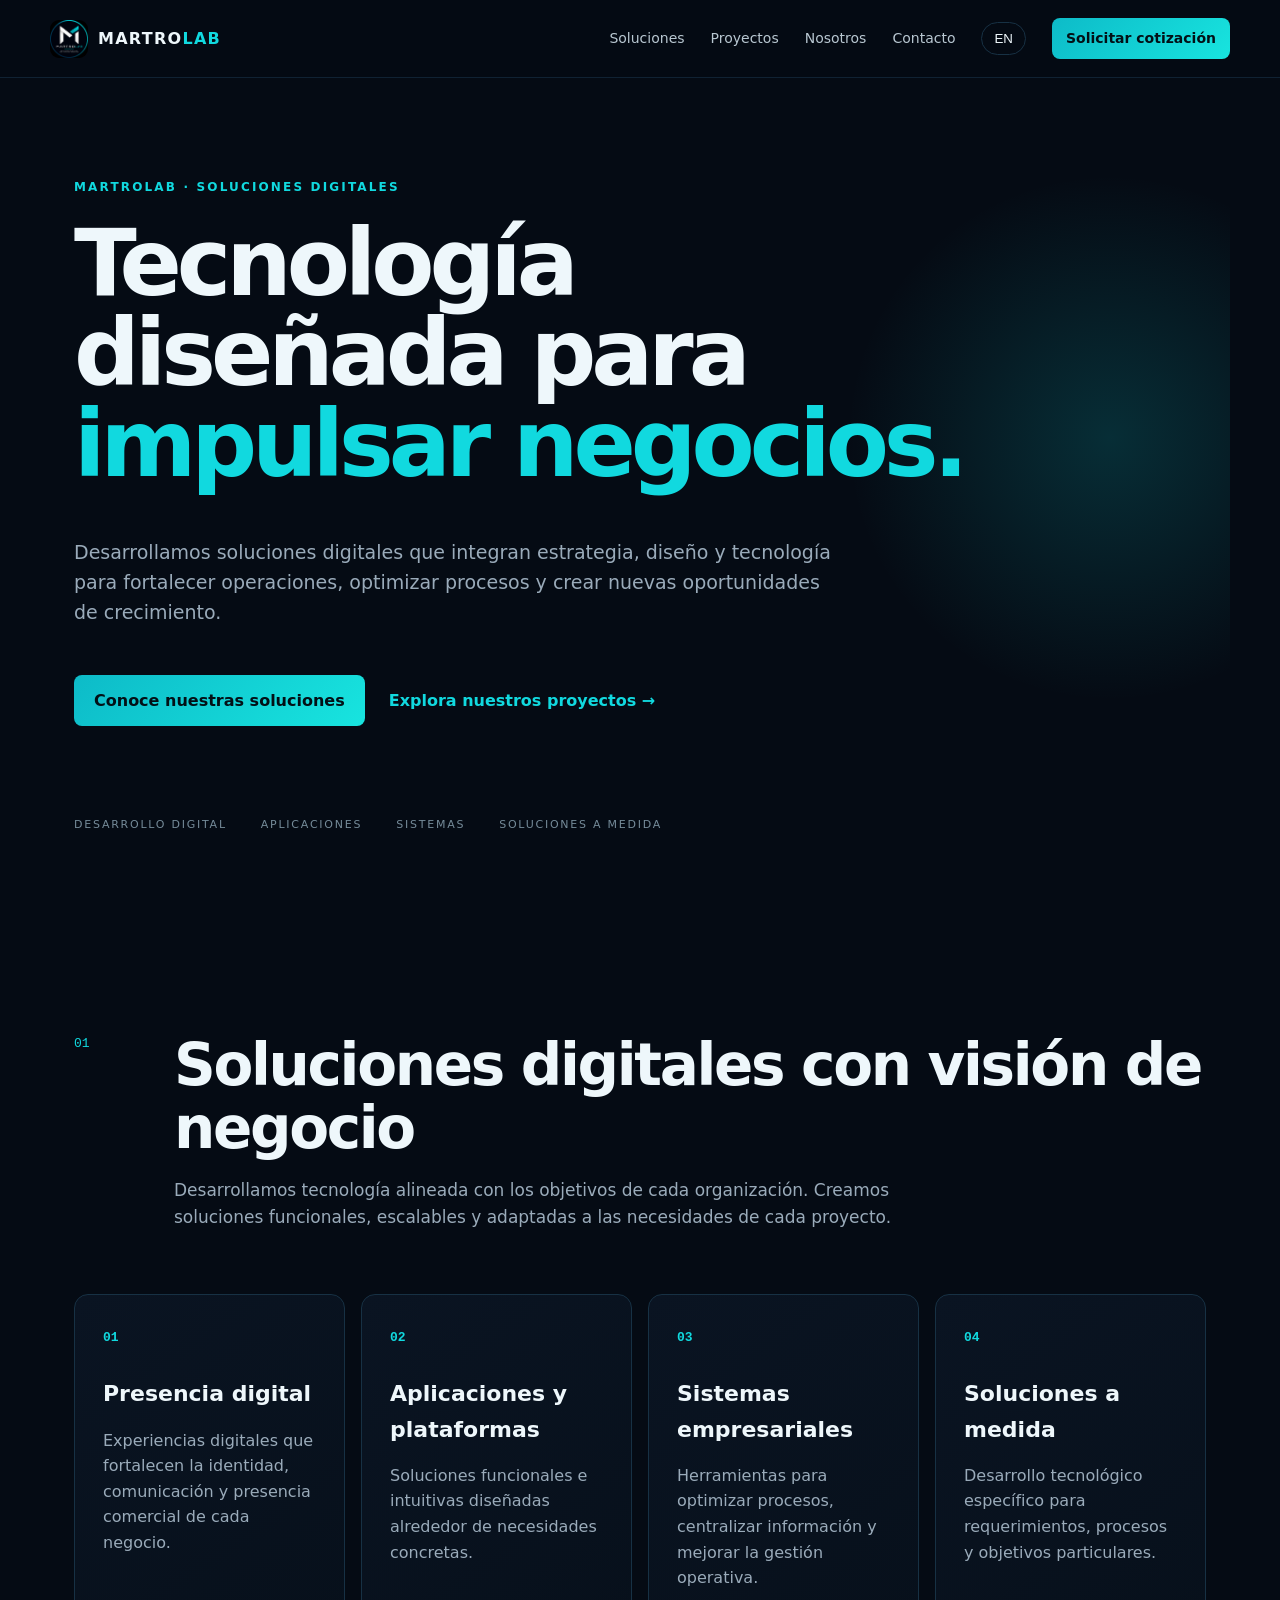
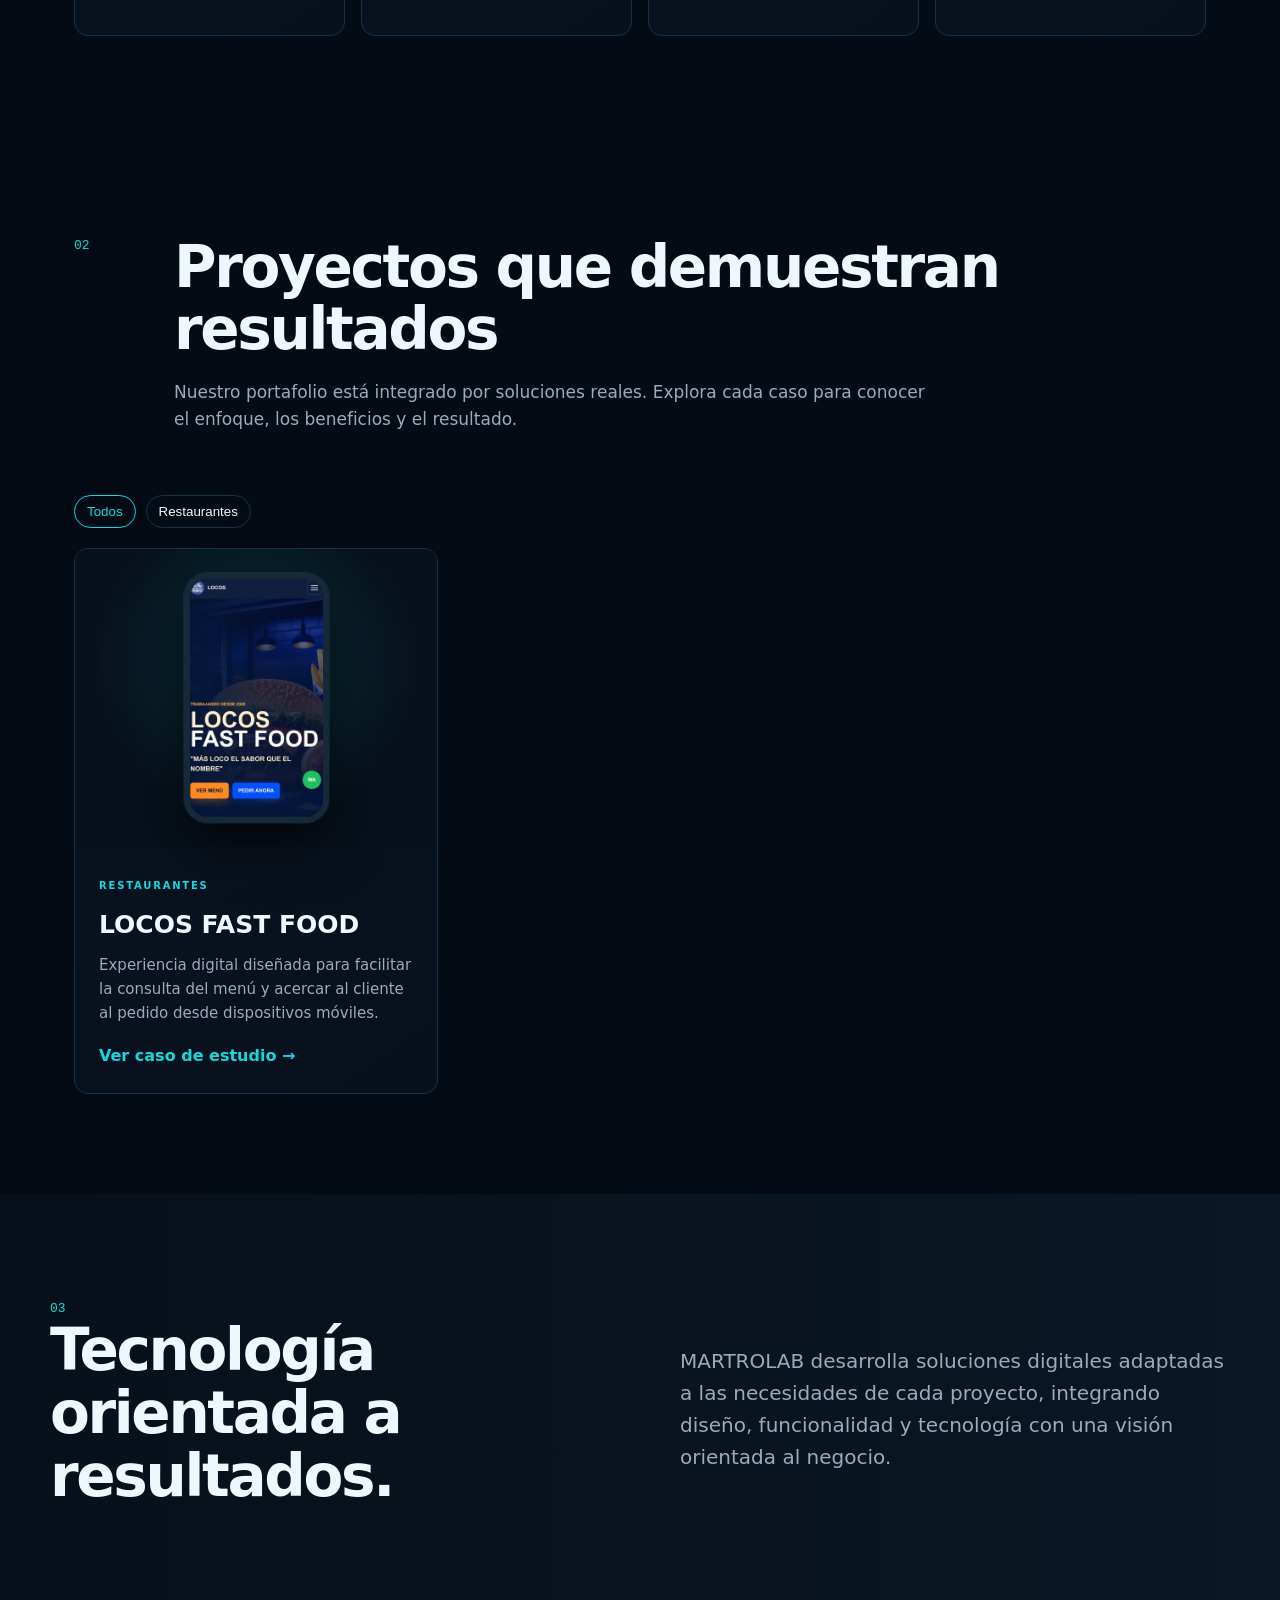
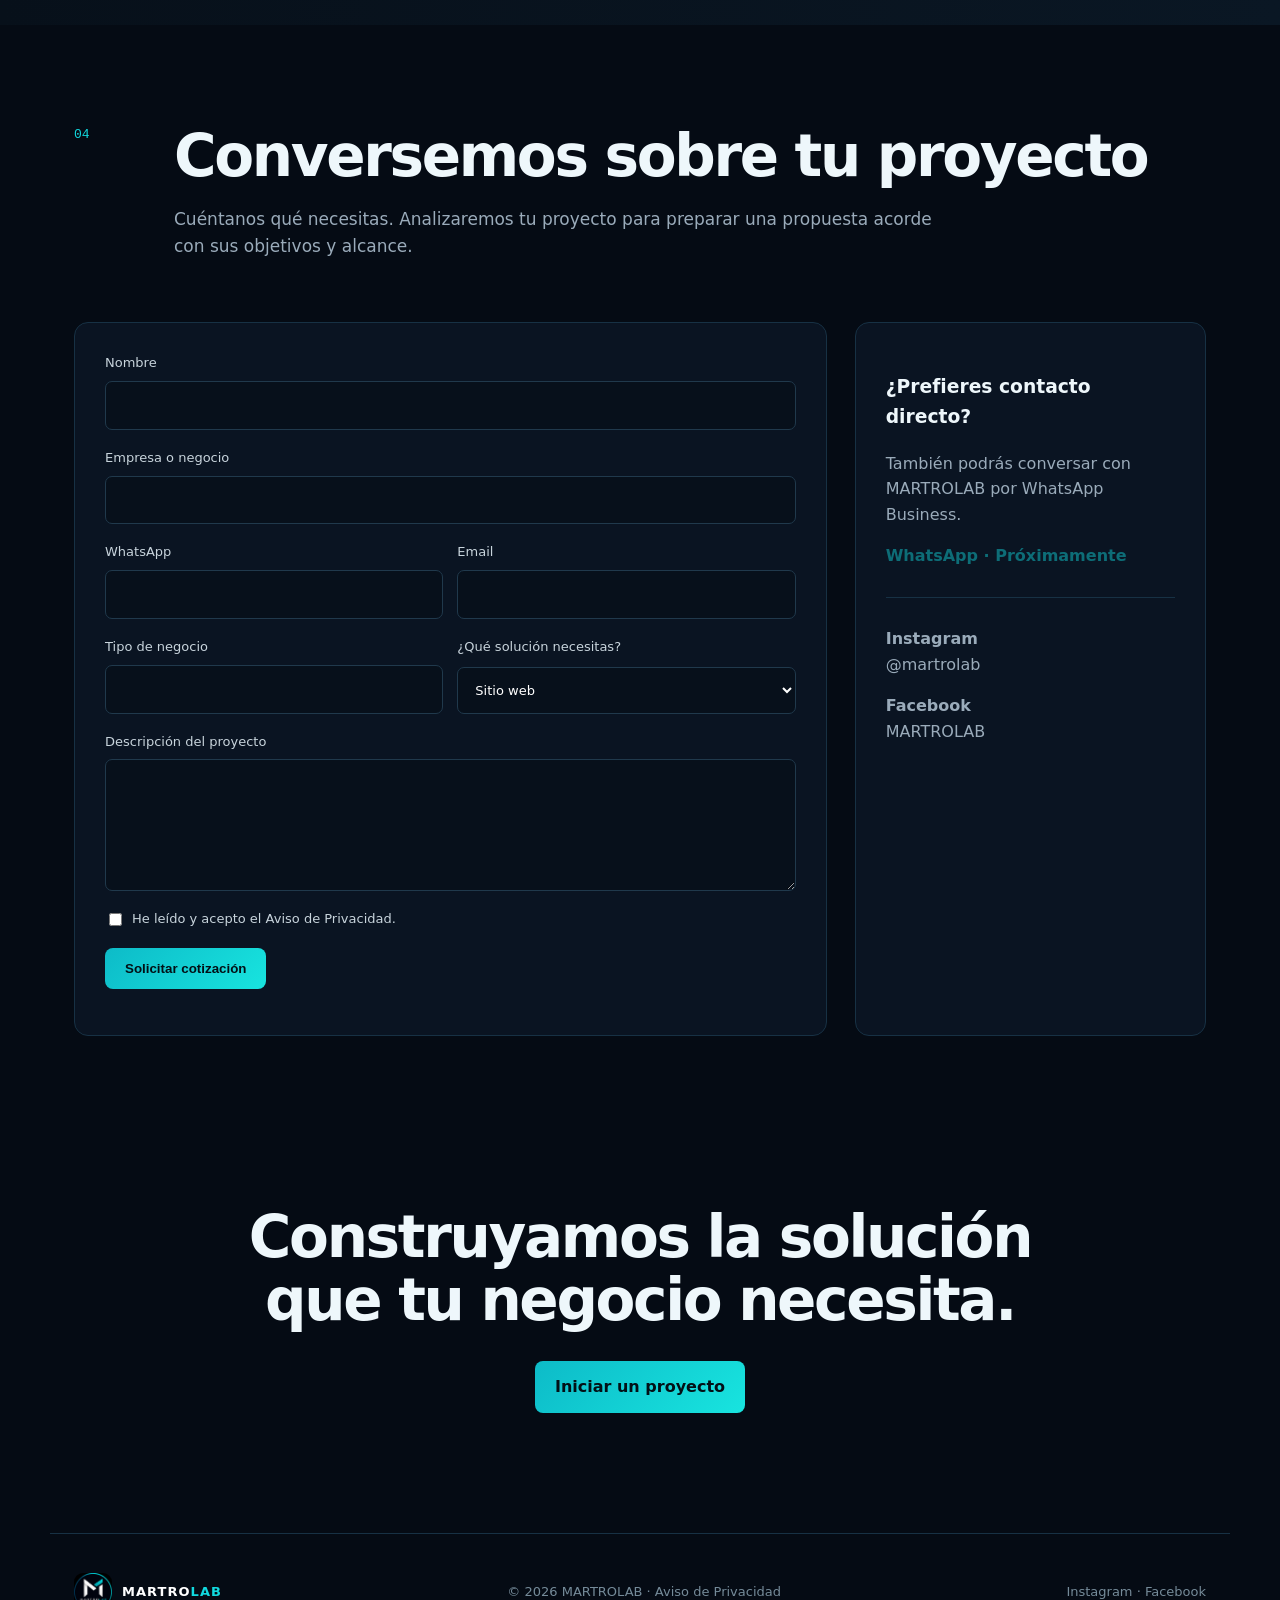
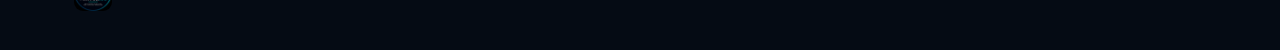
==== index.html @ 707d7e97 "Primera versión de MARTROLAB" ====
<!doctype html><html lang="es"><head><meta charset="utf-8"><meta name="viewport" content="width=device-width,initial-scale=1"><meta name="theme-color" content="#07111f"><meta name="description" content="MARTROLAB desarrolla soluciones digitales con visión de negocio: presencia digital, aplicaciones, sistemas y desarrollo a medida."><meta property="og:title" content="MARTROLAB | Soluciones Digitales"><meta property="og:description" content="Tecnología diseñada para impulsar negocios."><meta property="og:image" content="assets/martrolab-brand.png"><title>MARTROLAB | Soluciones Digitales</title><link rel="icon" href="assets/martrolab-icon.png"><link rel="stylesheet" href="styles.css"></head><body>
<header><a class="brand" href="#inicio"><img src="assets/martrolab-icon.png" alt="MARTROLAB"><span>MARTRO<b>LAB</b></span></a><button class="menu" aria-label="Menú">☰</button><nav><a href="#soluciones" data-i18n="navSolutions">Soluciones</a><a href="#proyectos" data-i18n="navProjects">Proyectos</a><a href="#nosotros" data-i18n="navAbout">Nosotros</a><a href="#contacto" data-i18n="navContact">Contacto</a><button id="lang">EN</button><a class="btn small" href="#cotizar" data-i18n="quote">Solicitar cotización</a></nav></header>
<main><section id="inicio" class="hero"><div class="glow"></div><div class="eyebrow" data-i18n="eyebrow">MARTROLAB · SOLUCIONES DIGITALES</div><h1 data-i18n="heroTitle">Tecnología diseñada para <em>impulsar negocios.</em></h1><p data-i18n="heroText">Desarrollamos soluciones digitales que integran estrategia, diseño y tecnología para fortalecer operaciones, optimizar procesos y crear nuevas oportunidades de crecimiento.</p><div class="actions"><a class="btn" href="#soluciones" data-i18n="discover">Conoce nuestras soluciones</a><a class="ghost" href="#proyectos" data-i18n="explore">Explora nuestros proyectos →</a></div><div class="capabilities"><span data-i18n="cap1">DESARROLLO DIGITAL</span><span data-i18n="cap2">APLICACIONES</span><span data-i18n="cap3">SISTEMAS</span><span data-i18n="cap4">SOLUCIONES A MEDIDA</span></div></section>
<section id="soluciones"><div class="section-head"><span>01</span><div><h2 data-i18n="solutionsTitle">Soluciones digitales con visión de negocio</h2><p data-i18n="solutionsIntro">Desarrollamos tecnología alineada con los objetivos de cada organización. Creamos soluciones funcionales, escalables y adaptadas a las necesidades de cada proyecto.</p></div></div><div class="grid four"><article><b>01</b><h3 data-i18n="s1">Presencia digital</h3><p data-i18n="s1p">Experiencias digitales que fortalecen la identidad, comunicación y presencia comercial de cada negocio.</p></article><article><b>02</b><h3 data-i18n="s2">Aplicaciones y plataformas</h3><p data-i18n="s2p">Soluciones funcionales e intuitivas diseñadas alrededor de necesidades concretas.</p></article><article><b>03</b><h3 data-i18n="s3">Sistemas empresariales</h3><p data-i18n="s3p">Herramientas para optimizar procesos, centralizar información y mejorar la gestión operativa.</p></article><article><b>04</b><h3 data-i18n="s4">Soluciones a medida</h3><p data-i18n="s4p">Desarrollo tecnológico específico para requerimientos, procesos y objetivos particulares.</p></article></div></section>
<section id="proyectos"><div class="section-head"><span>02</span><div><h2 data-i18n="projectsTitle">Proyectos que demuestran resultados</h2><p data-i18n="projectsIntro">Nuestro portafolio está integrado por soluciones reales. Explora cada caso para conocer el enfoque, los beneficios y el resultado.</p></div></div><div class="filters"><button class="active" data-i18n="filterAll">Todos</button><button data-i18n="filterRestaurants">Restaurantes</button></div><div class="project-grid"><article class="project-card"><a class="project-thumb" href="case-locos.html" aria-label="LOCOS FAST FOOD"><div class="phone mini project-screenshot"><img src="assets/locos-fast-food-preview.jpg" alt="Vista móvil del sitio web de LOCOS FAST FOOD"></div></a><div class="project-card-copy"><span class="tag" data-i18n="locosTag">RESTAURANTES</span><h3>LOCOS FAST FOOD</h3><p data-i18n="locosShort">Experiencia digital diseñada para facilitar la consulta del menú y acercar al cliente al pedido desde dispositivos móviles.</p><a class="ghost" href="case-locos.html" data-i18n="caseArrow">Ver caso de estudio →</a></div></article></div></section>
<section id="nosotros" class="about"><div><span>03</span><h2 data-i18n="aboutTitle">Tecnología orientada a resultados.</h2></div><p data-i18n="aboutText">MARTROLAB desarrolla soluciones digitales adaptadas a las necesidades de cada proyecto, integrando diseño, funcionalidad y tecnología con una visión orientada al negocio.</p></section>
<section id="cotizar"><div class="section-head"><span>04</span><div><h2 data-i18n="quoteTitle">Conversemos sobre tu proyecto</h2><p data-i18n="quoteIntro">Cuéntanos qué necesitas. Analizaremos tu proyecto para preparar una propuesta acorde con sus objetivos y alcance.</p></div></div><div class="contact-grid"><form id="quoteForm"><label><span data-i18n="name">Nombre</span><input name="name" required></label><label><span data-i18n="business">Empresa o negocio</span><input name="business"></label><div class="two"><label>WhatsApp<input name="whatsapp" required></label><label>Email<input type="email" name="email" required></label></div><div class="two"><label><span data-i18n="sector">Tipo de negocio</span><input name="sector"></label><label><span data-i18n="need">¿Qué solución necesitas?</span><select name="solution"><option data-i18n="optWeb">Sitio web</option><option data-i18n="optApp">Aplicación</option><option data-i18n="optSystem">Sistema para mi negocio</option><option data-i18n="optCustom">Solución personalizada</option><option data-i18n="optUnsure">No estoy seguro</option></select></label></div><label><span data-i18n="description">Descripción del proyecto</span><textarea name="description" rows="5" required></textarea></label><label class="check"><input type="checkbox" required><span data-i18n="privacy">He leído y acepto el Aviso de Privacidad.</span></label><button class="btn" type="submit" data-i18n="send">Solicitar cotización</button><p id="formMsg" class="form-msg"></p></form><aside><h3 data-i18n="direct">¿Prefieres contacto directo?</h3><p data-i18n="directText">También podrás conversar con MARTROLAB por WhatsApp Business.</p><a class="ghost disabled" href="#"><span data-i18n="whatsappSoon">WhatsApp · Próximamente</span></a><hr><p><b>Instagram</b><br>@martrolab</p><p><b>Facebook</b><br>MARTROLAB</p></aside></div></section>
<section id="contacto" class="cta"><h2 data-i18n="cta">Construyamos la solución que tu negocio necesita.</h2><a class="btn" href="#cotizar" data-i18n="start">Iniciar un proyecto</a></section></main>
<footer><div class="brand"><img src="assets/martrolab-icon.png" alt=""><span>MARTRO<b>LAB</b></span></div><p>© 2026 MARTROLAB · <a href="privacy.html" data-i18n="privacyLink">Aviso de Privacidad</a></p><p>Instagram · Facebook</p></footer><script src="script.js"></script></body></html>
---- styles.css ----
:root{--bg:#050b14;--panel:#0a1422;--panel2:#0d1928;--text:#eef7fb;--muted:#9aabba;--cyan:#11d9df;--line:#173144;--max:1180px}*{box-sizing:border-box}html{scroll-behavior:smooth}body{margin:0;background:var(--bg);color:var(--text);font-family:Inter,ui-sans-serif,system-ui,-apple-system,BlinkMacSystemFont,"Segoe UI",sans-serif;line-height:1.6}a{color:inherit;text-decoration:none}header{height:78px;position:sticky;top:0;z-index:20;display:flex;align-items:center;justify-content:space-between;padding:0 max(24px,calc((100vw - var(--max))/2));background:rgba(5,11,20,.88);backdrop-filter:blur(18px);border-bottom:1px solid #102233}.brand{display:flex;align-items:center;gap:10px;font-weight:800;letter-spacing:.08em}.brand img{width:38px;height:38px;border-radius:9px;object-fit:cover}.brand b{color:var(--cyan)}nav{display:flex;gap:26px;align-items:center;font-size:14px}nav>a:not(.btn){color:#b8c7d1}#lang,.filters button{background:none;border:1px solid var(--line);color:var(--text);padding:8px 12px;border-radius:999px}.menu{display:none;background:none;border:0;color:white;font-size:24px}.btn{display:inline-flex;align-items:center;justify-content:center;background:linear-gradient(135deg,#0dbbc8,#18e4df);color:#031016;font-weight:800;padding:13px 20px;border-radius:8px;border:0;cursor:pointer}.small{padding:9px 14px}.ghost{color:var(--cyan);font-weight:700}.disabled{opacity:.45;pointer-events:none}main>section{max-width:var(--max);margin:auto;padding:100px 24px}.hero{min-height:760px;display:flex;flex-direction:column;justify-content:center;position:relative;overflow:hidden}.glow{position:absolute;width:600px;height:600px;right:-180px;top:60px;background:radial-gradient(circle,rgba(17,217,223,.17),transparent 62%);pointer-events:none}.eyebrow,.tag{font-size:12px;letter-spacing:.18em;color:var(--cyan);font-weight:800}.hero h1{font-size:clamp(50px,7.2vw,92px);line-height:.98;letter-spacing:-.055em;max-width:900px;margin:22px 0 28px}.hero h1 em{font-style:normal;color:var(--cyan)}.hero>p{max-width:760px;font-size:19px;color:var(--muted)}.actions{display:flex;gap:24px;align-items:center;margin-top:28px}.capabilities{display:flex;gap:34px;flex-wrap:wrap;margin-top:90px;color:#758b99;font-size:11px;letter-spacing:.16em}.section-head{display:grid;grid-template-columns:80px 1fr;gap:20px;margin-bottom:45px}.section-head>span,.about>div>span{color:var(--cyan);font-family:monospace}.section-head h2,.about h2,.cta h2{font-size:clamp(34px,5vw,58px);line-height:1.08;letter-spacing:-.04em;margin:0 0 18px}.section-head p{max-width:760px;color:var(--muted);font-size:17px}.grid{display:grid;gap:16px}.four{grid-template-columns:repeat(4,1fr)}article{background:linear-gradient(145deg,var(--panel),#07101b);border:1px solid var(--line);border-radius:14px;padding:28px}article>b{color:var(--cyan);font-family:monospace}article h3{font-size:22px;margin:28px 0 10px}article p{color:var(--muted)}.filters{display:flex;gap:10px;margin-bottom:20px}.filters .active{border-color:var(--cyan);color:var(--cyan)}.project{display:grid;grid-template-columns:.9fr 1.1fr;padding:0;overflow:hidden}.project-visual{min-height:480px;background:radial-gradient(circle at 50% 40%,#0b5360,#07101b 58%);display:grid;place-items:center}.phone{width:220px;height:410px;border:8px solid #172838;border-radius:34px;background:linear-gradient(#15100b,#27190d);box-shadow:0 25px 70px #0008;display:flex;flex-direction:column;align-items:center;justify-content:center;color:#ffd166}.phone div{font-size:42px;font-weight:900}.phone strong{font-size:20px;color:white}.phone small{margin-top:70px;color:#d8b47b}.project-copy{padding:54px}.project-copy h3{font-size:40px;margin:12px 0}.benefits{display:grid;gap:10px;margin:25px 0}.benefits span{color:var(--cyan)}.benefits i{font-style:normal;color:#c7d4dc}.about{display:grid;grid-template-columns:1fr 1fr;gap:80px;background:linear-gradient(90deg,#07101a,#0a1724);max-width:none!important;padding-left:max(24px,calc((100vw - var(--max))/2))!important;padding-right:max(24px,calc((100vw - var(--max))/2))!important}.about p{font-size:20px;color:var(--muted);align-self:center}.contact-grid{display:grid;grid-template-columns:1.5fr .7fr;gap:28px}form,aside{background:var(--panel);border:1px solid var(--line);border-radius:14px;padding:30px}label{display:grid;gap:7px;margin-bottom:18px;color:#c8d4dc;font-size:13px}.two{display:grid;grid-template-columns:1fr 1fr;gap:14px}input,select,textarea{width:100%;background:#07101b;border:1px solid #20394c;color:white;padding:13px;border-radius:7px;font:inherit}textarea{resize:vertical}.check{display:flex;grid-template-columns:auto 1fr;align-items:center}.check input{width:auto}.form-msg{color:var(--cyan)}aside p{color:var(--muted)}aside hr{border:0;border-top:1px solid var(--line);margin:28px 0}.cta{text-align:center;padding-top:70px!important;padding-bottom:120px!important}.cta h2{max-width:800px;margin:0 auto 30px}footer{max-width:var(--max);margin:auto;padding:35px 24px;border-top:1px solid var(--line);display:flex;align-items:center;justify-content:space-between;color:#758b99;font-size:13px}footer .brand{color:white}@media(max-width:850px){header{height:68px}.menu{display:block}nav{display:none;position:absolute;top:68px;left:0;right:0;background:#07101b;padding:25px;flex-direction:column;align-items:stretch;border-bottom:1px solid var(--line)}nav.open{display:flex}.four{grid-template-columns:1fr 1fr}.project,.about,.contact-grid{grid-template-columns:1fr}.about{gap:20px}.project-copy{padding:30px}.section-head{grid-template-columns:1fr}.section-head>span{margin-bottom:-10px}.hero{min-height:690px}.capabilities{margin-top:65px}}@media(max-width:560px){main>section{padding:75px 18px}.hero h1{font-size:50px}.hero>p{font-size:16px}.actions{align-items:flex-start;flex-direction:column}.four,.two{grid-template-columns:1fr}.project-visual{min-height:400px}.phone{transform:scale(.86)}footer{flex-direction:column;gap:15px;text-align:center}}

/* Compact portfolio cards */
.project-grid{display:grid;grid-template-columns:repeat(3,minmax(0,1fr));gap:20px}.project-card{padding:0;overflow:hidden;transition:transform .2s ease,border-color .2s ease}.project-card:hover{transform:translateY(-4px);border-color:#24536a}.project-thumb{min-height:285px;background:radial-gradient(circle at 50% 40%,#0b5360,#07101b 62%);display:grid;place-items:center;padding:24px}.phone.mini{width:145px;height:250px;border-width:6px;border-radius:24px}.phone.mini div{font-size:27px}.phone.mini strong{font-size:13px}.phone.mini small{margin-top:38px;font-size:10px}.project-card-copy{padding:24px}.project-card-copy h3{font-size:25px;margin:8px 0 8px}.project-card-copy p{margin:0 0 18px;font-size:15px}.project-card-copy .tag{font-size:10px}@media(max-width:850px){.project-grid{grid-template-columns:repeat(2,minmax(0,1fr))}}@media(max-width:560px){.project-grid{grid-template-columns:1fr}.project-thumb{min-height:240px}}

/* MARTROLAB v1.2 — real project preview */
.project-thumb{background:radial-gradient(circle at 50% 38%,rgba(17,217,223,.16),#07101b 64%)}
.phone.project-screenshot{background:#050b14;overflow:hidden;box-shadow:0 22px 55px #0009,0 0 0 1px rgba(17,217,223,.12)}
.phone.project-screenshot img{width:100%;height:100%;display:block;object-fit:cover;object-position:top center}
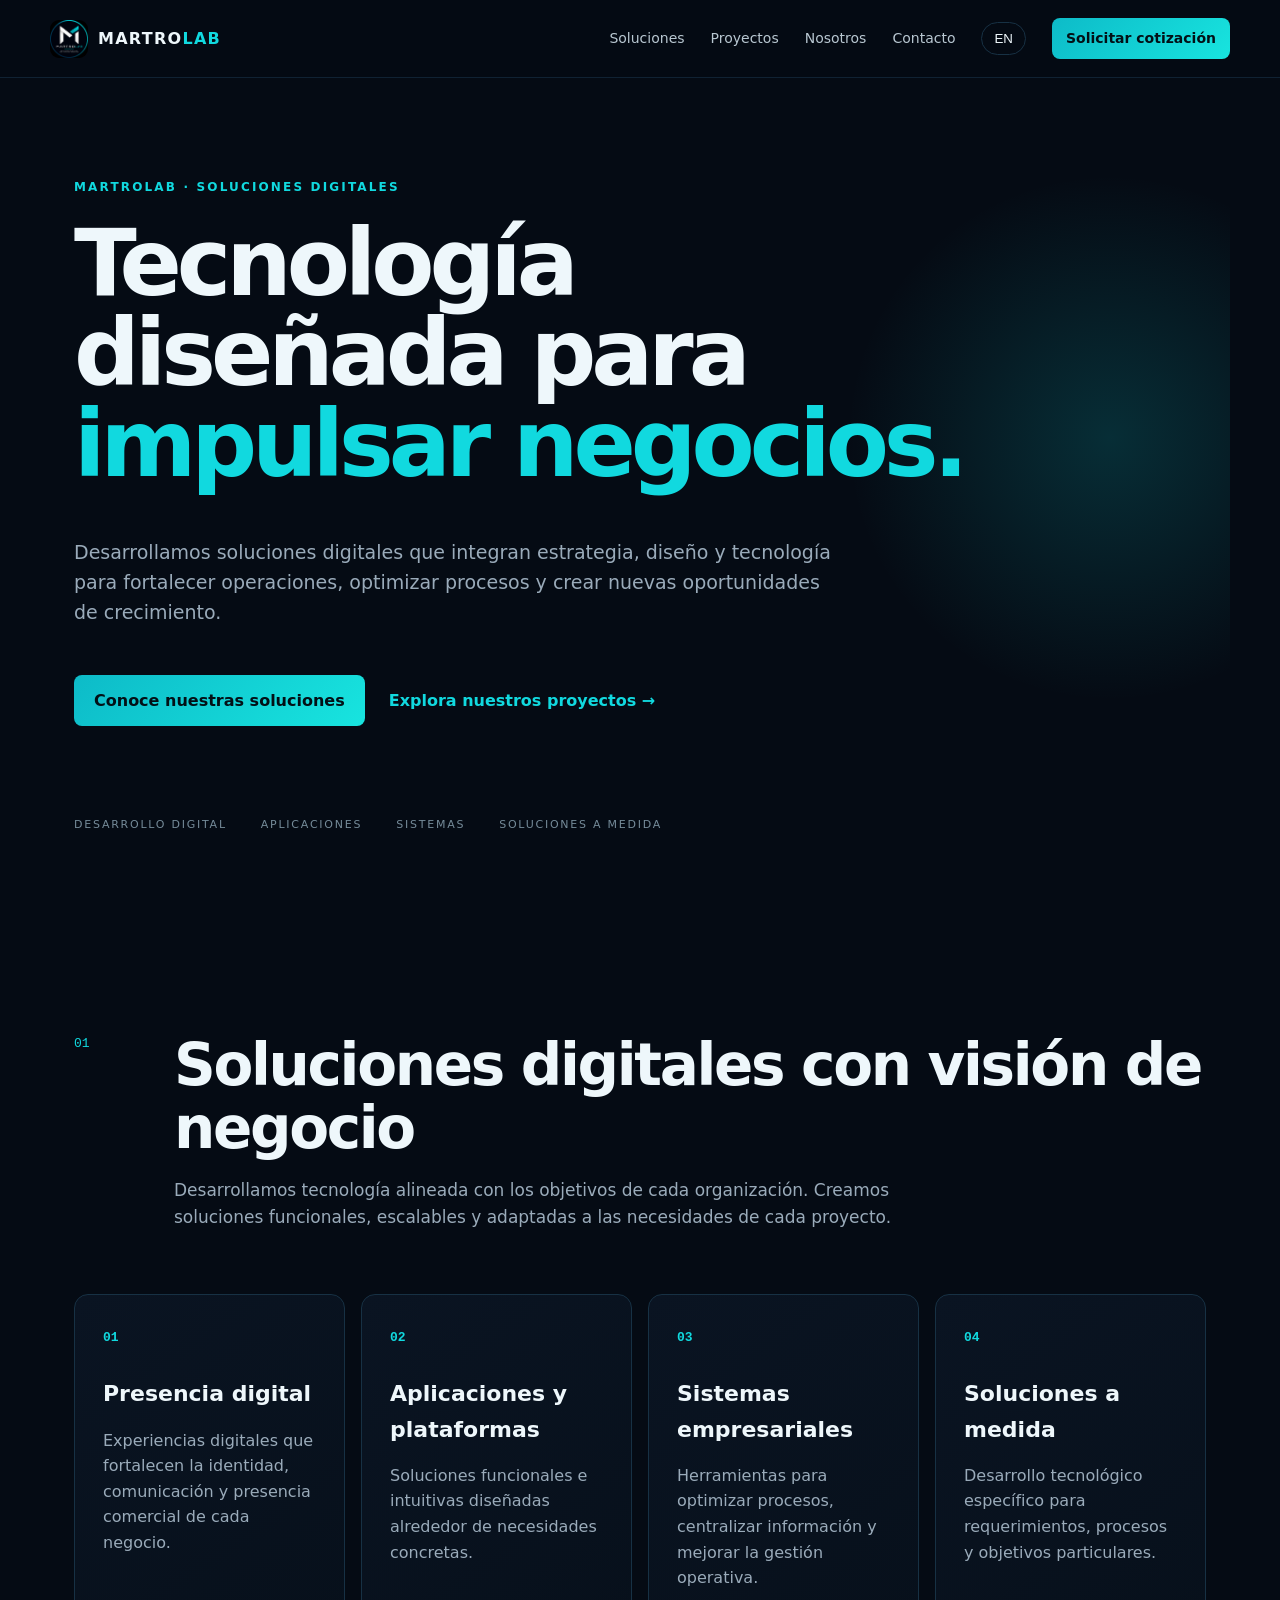
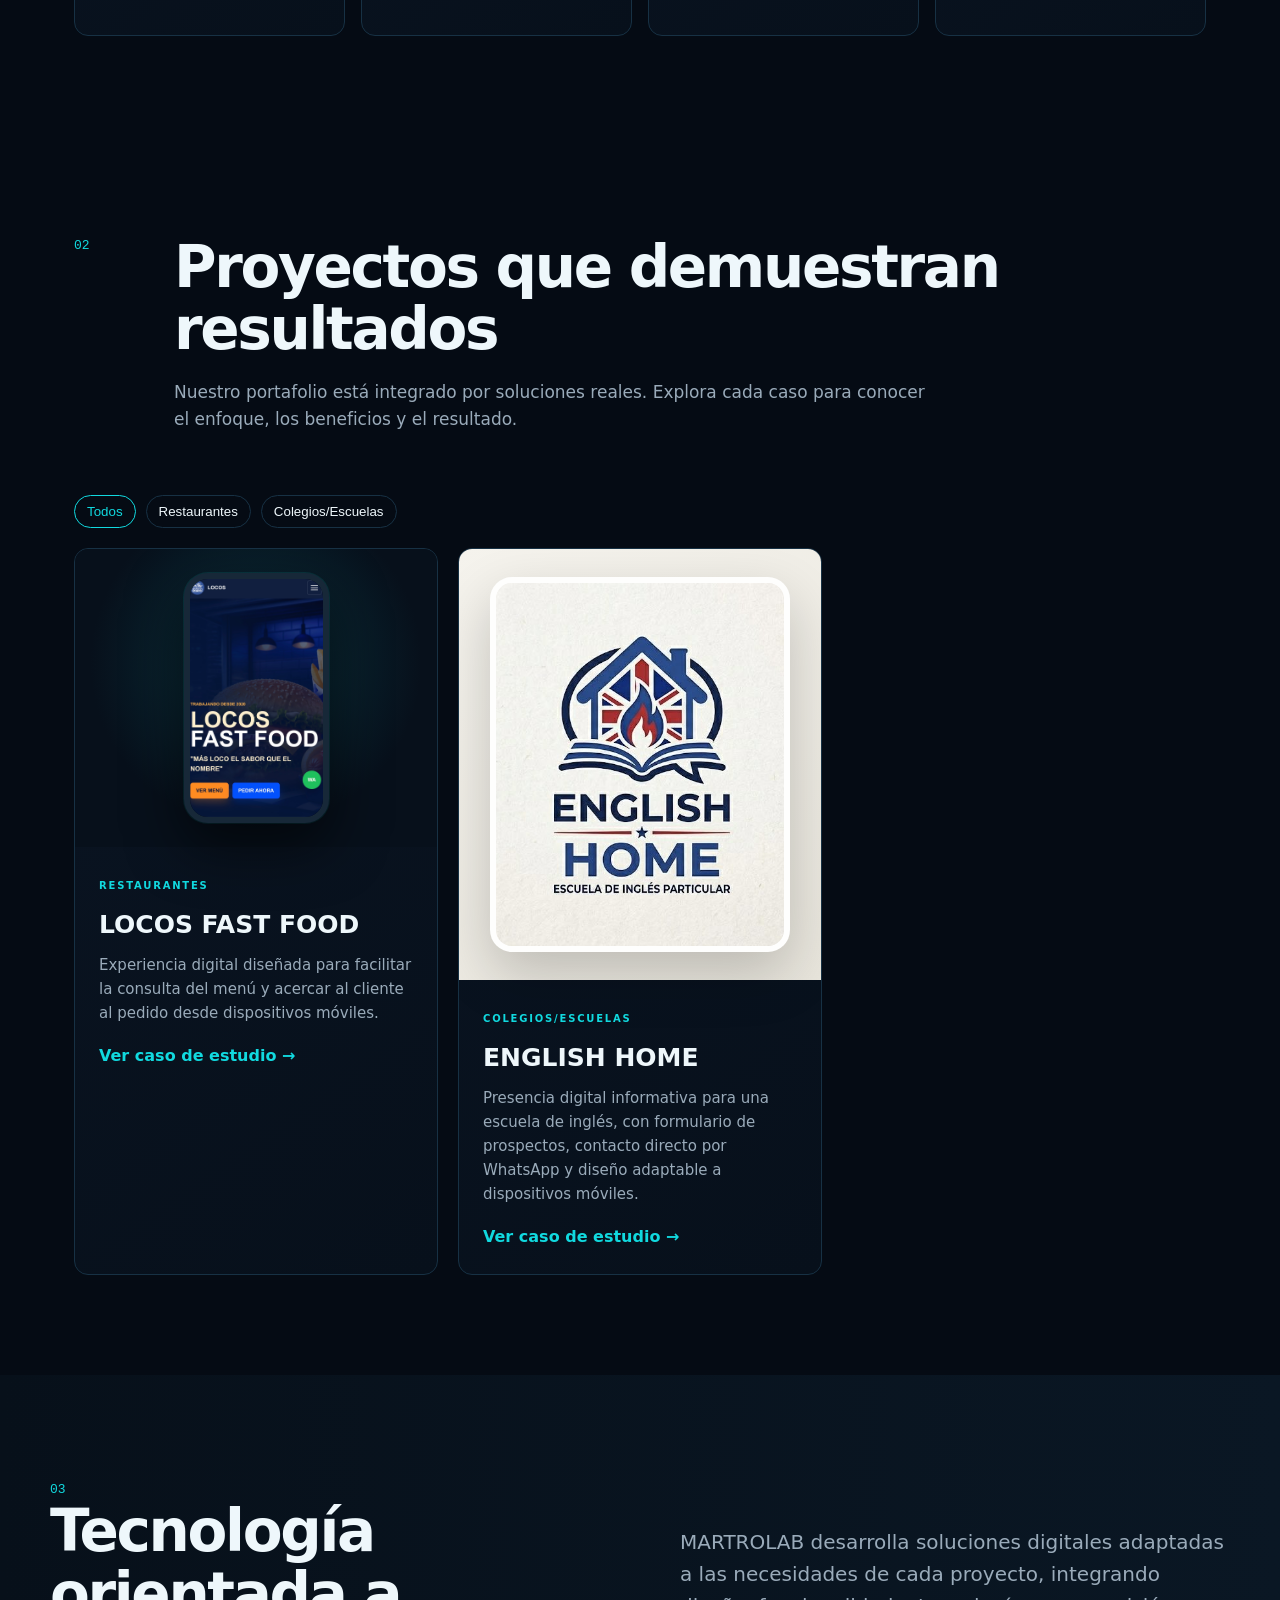
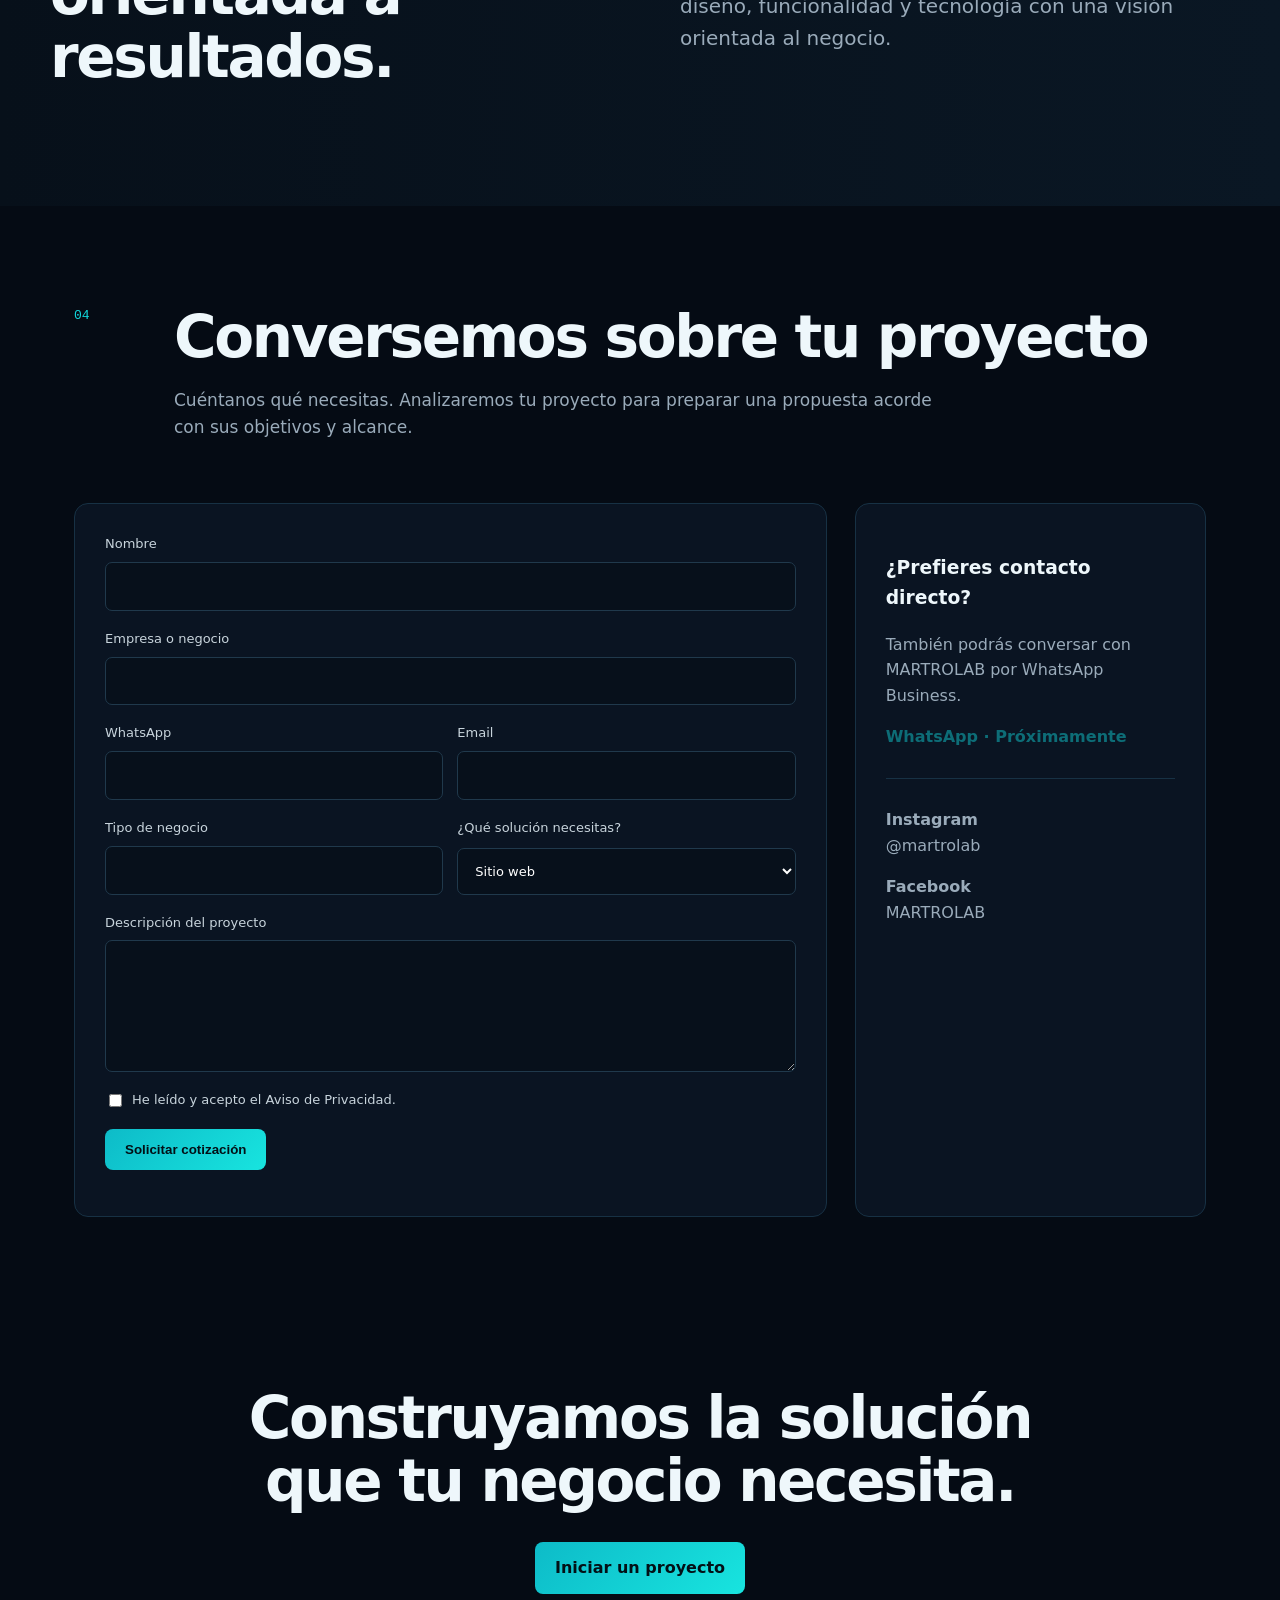
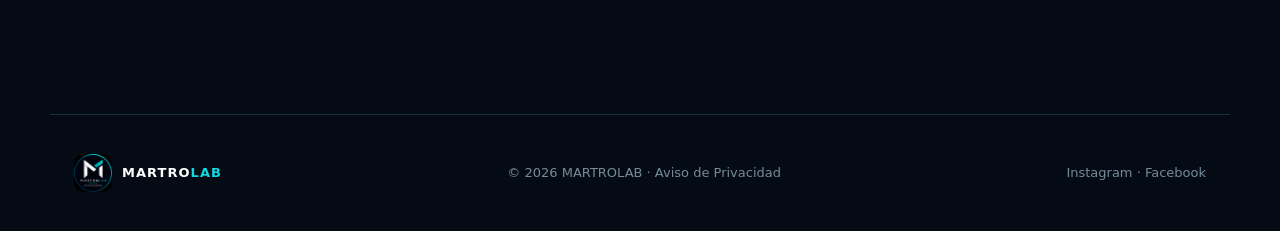
==== commit bf13d8ed: "Agregado de Home English a MartroLab" ====
--- a/index.html
+++ b/index.html
@@ -2,7 +2,23 @@
 <header><a class="brand" href="#inicio"><img src="assets/martrolab-icon.png" alt="MARTROLAB"><span>MARTRO<b>LAB</b></span></a><button class="menu" aria-label="Menú">☰</button><nav><a href="#soluciones" data-i18n="navSolutions">Soluciones</a><a href="#proyectos" data-i18n="navProjects">Proyectos</a><a href="#nosotros" data-i18n="navAbout">Nosotros</a><a href="#contacto" data-i18n="navContact">Contacto</a><button id="lang">EN</button><a class="btn small" href="#cotizar" data-i18n="quote">Solicitar cotización</a></nav></header>
 <main><section id="inicio" class="hero"><div class="glow"></div><div class="eyebrow" data-i18n="eyebrow">MARTROLAB · SOLUCIONES DIGITALES</div><h1 data-i18n="heroTitle">Tecnología diseñada para <em>impulsar negocios.</em></h1><p data-i18n="heroText">Desarrollamos soluciones digitales que integran estrategia, diseño y tecnología para fortalecer operaciones, optimizar procesos y crear nuevas oportunidades de crecimiento.</p><div class="actions"><a class="btn" href="#soluciones" data-i18n="discover">Conoce nuestras soluciones</a><a class="ghost" href="#proyectos" data-i18n="explore">Explora nuestros proyectos →</a></div><div class="capabilities"><span data-i18n="cap1">DESARROLLO DIGITAL</span><span data-i18n="cap2">APLICACIONES</span><span data-i18n="cap3">SISTEMAS</span><span data-i18n="cap4">SOLUCIONES A MEDIDA</span></div></section>
 <section id="soluciones"><div class="section-head"><span>01</span><div><h2 data-i18n="solutionsTitle">Soluciones digitales con visión de negocio</h2><p data-i18n="solutionsIntro">Desarrollamos tecnología alineada con los objetivos de cada organización. Creamos soluciones funcionales, escalables y adaptadas a las necesidades de cada proyecto.</p></div></div><div class="grid four"><article><b>01</b><h3 data-i18n="s1">Presencia digital</h3><p data-i18n="s1p">Experiencias digitales que fortalecen la identidad, comunicación y presencia comercial de cada negocio.</p></article><article><b>02</b><h3 data-i18n="s2">Aplicaciones y plataformas</h3><p data-i18n="s2p">Soluciones funcionales e intuitivas diseñadas alrededor de necesidades concretas.</p></article><article><b>03</b><h3 data-i18n="s3">Sistemas empresariales</h3><p data-i18n="s3p">Herramientas para optimizar procesos, centralizar información y mejorar la gestión operativa.</p></article><article><b>04</b><h3 data-i18n="s4">Soluciones a medida</h3><p data-i18n="s4p">Desarrollo tecnológico específico para requerimientos, procesos y objetivos particulares.</p></article></div></section>
-<section id="proyectos"><div class="section-head"><span>02</span><div><h2 data-i18n="projectsTitle">Proyectos que demuestran resultados</h2><p data-i18n="projectsIntro">Nuestro portafolio está integrado por soluciones reales. Explora cada caso para conocer el enfoque, los beneficios y el resultado.</p></div></div><div class="filters"><button class="active" data-i18n="filterAll">Todos</button><button data-i18n="filterRestaurants">Restaurantes</button></div><div class="project-grid"><article class="project-card"><a class="project-thumb" href="case-locos.html" aria-label="LOCOS FAST FOOD"><div class="phone mini project-screenshot"><img src="assets/locos-fast-food-preview.jpg" alt="Vista móvil del sitio web de LOCOS FAST FOOD"></div></a><div class="project-card-copy"><span class="tag" data-i18n="locosTag">RESTAURANTES</span><h3>LOCOS FAST FOOD</h3><p data-i18n="locosShort">Experiencia digital diseñada para facilitar la consulta del menú y acercar al cliente al pedido desde dispositivos móviles.</p><a class="ghost" href="case-locos.html" data-i18n="caseArrow">Ver caso de estudio →</a></div></article></div></section>
+<section id="proyectos"><div class="section-head"><span>02</span><div><h2 data-i18n="projectsTitle">Proyectos que demuestran resultados</h2><p data-i18n="projectsIntro">Nuestro portafolio está integrado por soluciones reales. Explora cada caso para conocer el enfoque, los beneficios y el resultado.</p></div></div><div class="filters" aria-label="Filtrar proyectos">
+<button class="active" data-filter="all" data-i18n="filterAll">Todos</button>
+<button data-filter="restaurants" data-i18n="filterRestaurants">Restaurantes</button>
+<button data-filter="schools" data-i18n="filterSchools">Colegios/Escuelas</button>
+</div><div class="project-grid"><article class="project-card" data-category="restaurants"><a class="project-thumb" href="case-locos.html" aria-label="LOCOS FAST FOOD"><div class="phone mini project-screenshot"><img src="assets/locos-fast-food-preview.jpg" alt="Vista móvil del sitio web de LOCOS FAST FOOD"></div></a><div class="project-card-copy"><span class="tag" data-i18n="locosTag">RESTAURANTES</span><h3>LOCOS FAST FOOD</h3><p data-i18n="locosShort">Experiencia digital diseñada para facilitar la consulta del menú y acercar al cliente al pedido desde dispositivos móviles.</p><a class="ghost" href="case-locos.html" data-i18n="caseArrow">Ver caso de estudio →</a></div></article><article class="project-card" data-category="schools">
+<a class="project-thumb english-home-thumb" href="case-english-home.html" aria-label="ENGLISH HOME">
+  <div class="english-home-logo-card">
+    <img src="assets/english-home-logo.jpg" alt="Logotipo de English Home">
+  </div>
+</a>
+<div class="project-card-copy">
+  <span class="tag">COLEGIOS/ESCUELAS</span>
+  <h3>ENGLISH HOME</h3>
+  <p>Presencia digital informativa para una escuela de inglés, con formulario de prospectos, contacto directo por WhatsApp y diseño adaptable a dispositivos móviles.</p>
+  <a class="ghost" href="case-english-home.html">Ver caso de estudio →</a>
+</div>
+</article></div></section>
 <section id="nosotros" class="about"><div><span>03</span><h2 data-i18n="aboutTitle">Tecnología orientada a resultados.</h2></div><p data-i18n="aboutText">MARTROLAB desarrolla soluciones digitales adaptadas a las necesidades de cada proyecto, integrando diseño, funcionalidad y tecnología con una visión orientada al negocio.</p></section>
 <section id="cotizar"><div class="section-head"><span>04</span><div><h2 data-i18n="quoteTitle">Conversemos sobre tu proyecto</h2><p data-i18n="quoteIntro">Cuéntanos qué necesitas. Analizaremos tu proyecto para preparar una propuesta acorde con sus objetivos y alcance.</p></div></div><div class="contact-grid"><form id="quoteForm"><label><span data-i18n="name">Nombre</span><input name="name" required></label><label><span data-i18n="business">Empresa o negocio</span><input name="business"></label><div class="two"><label>WhatsApp<input name="whatsapp" required></label><label>Email<input type="email" name="email" required></label></div><div class="two"><label><span data-i18n="sector">Tipo de negocio</span><input name="sector"></label><label><span data-i18n="need">¿Qué solución necesitas?</span><select name="solution"><option data-i18n="optWeb">Sitio web</option><option data-i18n="optApp">Aplicación</option><option data-i18n="optSystem">Sistema para mi negocio</option><option data-i18n="optCustom">Solución personalizada</option><option data-i18n="optUnsure">No estoy seguro</option></select></label></div><label><span data-i18n="description">Descripción del proyecto</span><textarea name="description" rows="5" required></textarea></label><label class="check"><input type="checkbox" required><span data-i18n="privacy">He leído y acepto el Aviso de Privacidad.</span></label><button class="btn" type="submit" data-i18n="send">Solicitar cotización</button><p id="formMsg" class="form-msg"></p></form><aside><h3 data-i18n="direct">¿Prefieres contacto directo?</h3><p data-i18n="directText">También podrás conversar con MARTROLAB por WhatsApp Business.</p><a class="ghost disabled" href="#"><span data-i18n="whatsappSoon">WhatsApp · Próximamente</span></a><hr><p><b>Instagram</b><br>@martrolab</p><p><b>Facebook</b><br>MARTROLAB</p></aside></div></section>
 <section id="contacto" class="cta"><h2 data-i18n="cta">Construyamos la solución que tu negocio necesita.</h2><a class="btn" href="#cotizar" data-i18n="start">Iniciar un proyecto</a></section></main>
--- a/styles.css
+++ b/styles.css
@@ -7,3 +7,10 @@
 .project-thumb{background:radial-gradient(circle at 50% 38%,rgba(17,217,223,.16),#07101b 64%)}
 .phone.project-screenshot{background:#050b14;overflow:hidden;box-shadow:0 22px 55px #0009,0 0 0 1px rgba(17,217,223,.12)}
 .phone.project-screenshot img{width:100%;height:100%;display:block;object-fit:cover;object-position:top center}
+
+.project-card[data-category="schools"] .project-thumb{background:radial-gradient(circle at 50% 40%,rgba(17,217,223,.10),#07101b 64%)}
+
+.english-home-thumb{background:linear-gradient(145deg,#f5f3ed,#e8e5dc)!important;padding:28px!important}
+.english-home-logo-card{width:100%;max-width:300px;aspect-ratio:4/5;border-radius:22px;overflow:hidden;background:#f7f5ef;box-shadow:0 22px 55px rgba(0,0,0,.20);display:grid;place-items:center;border:6px solid rgba(255,255,255,.9)}
+.english-home-logo-card img{width:100%;height:100%;object-fit:cover;display:block}
+@media(max-width:560px){.english-home-logo-card{max-width:250px}}
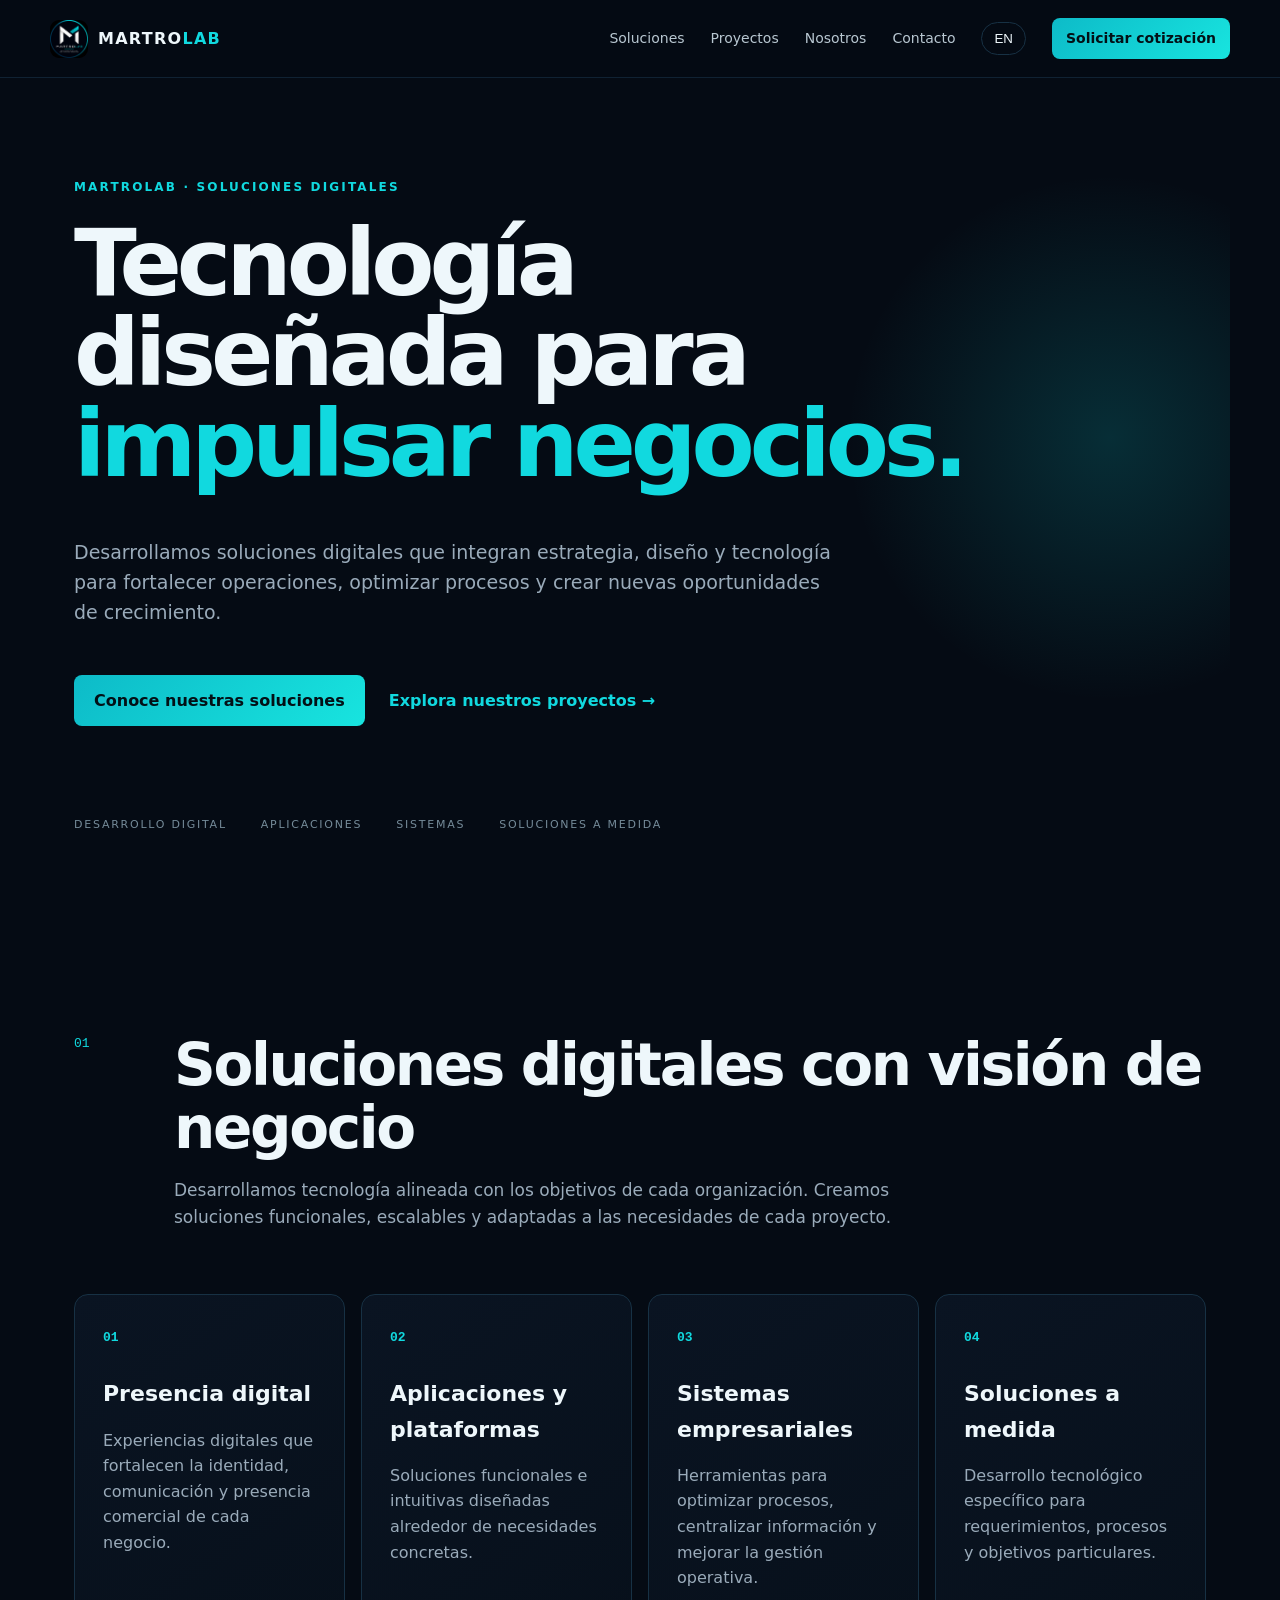
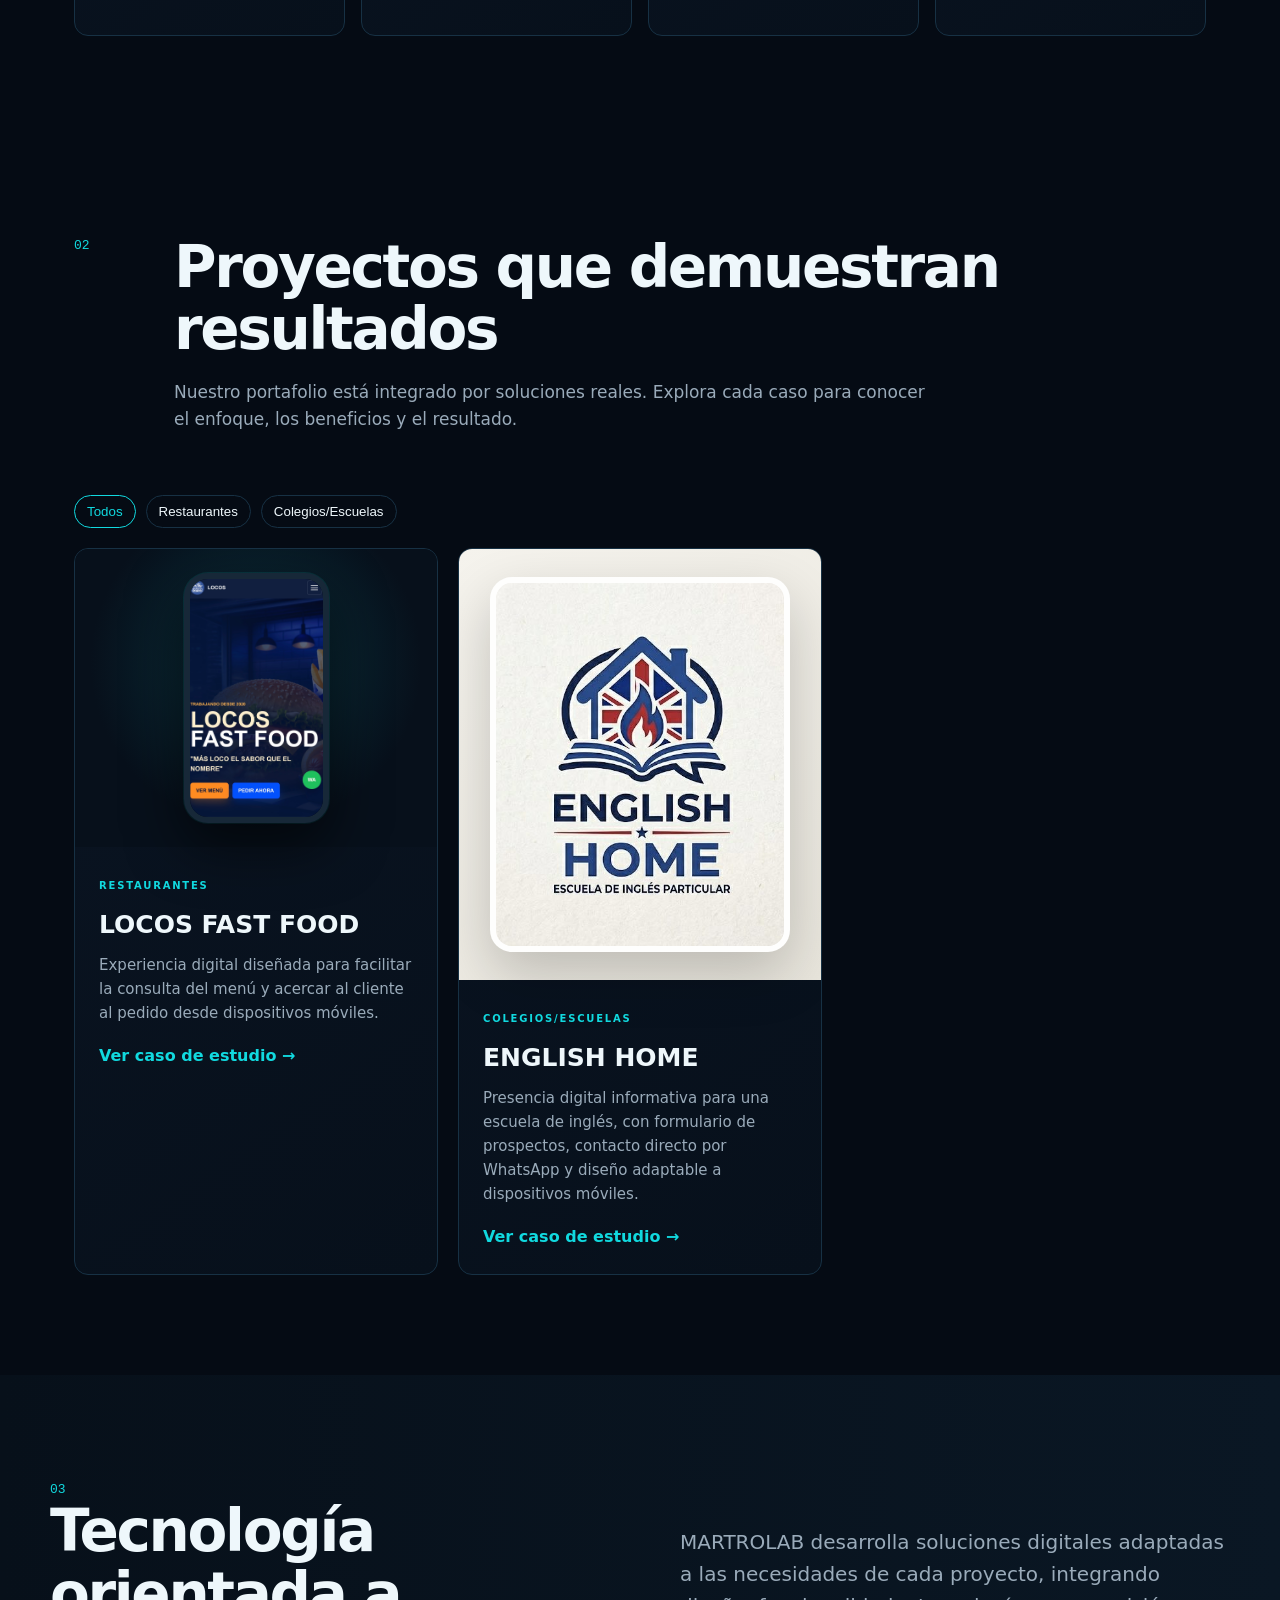
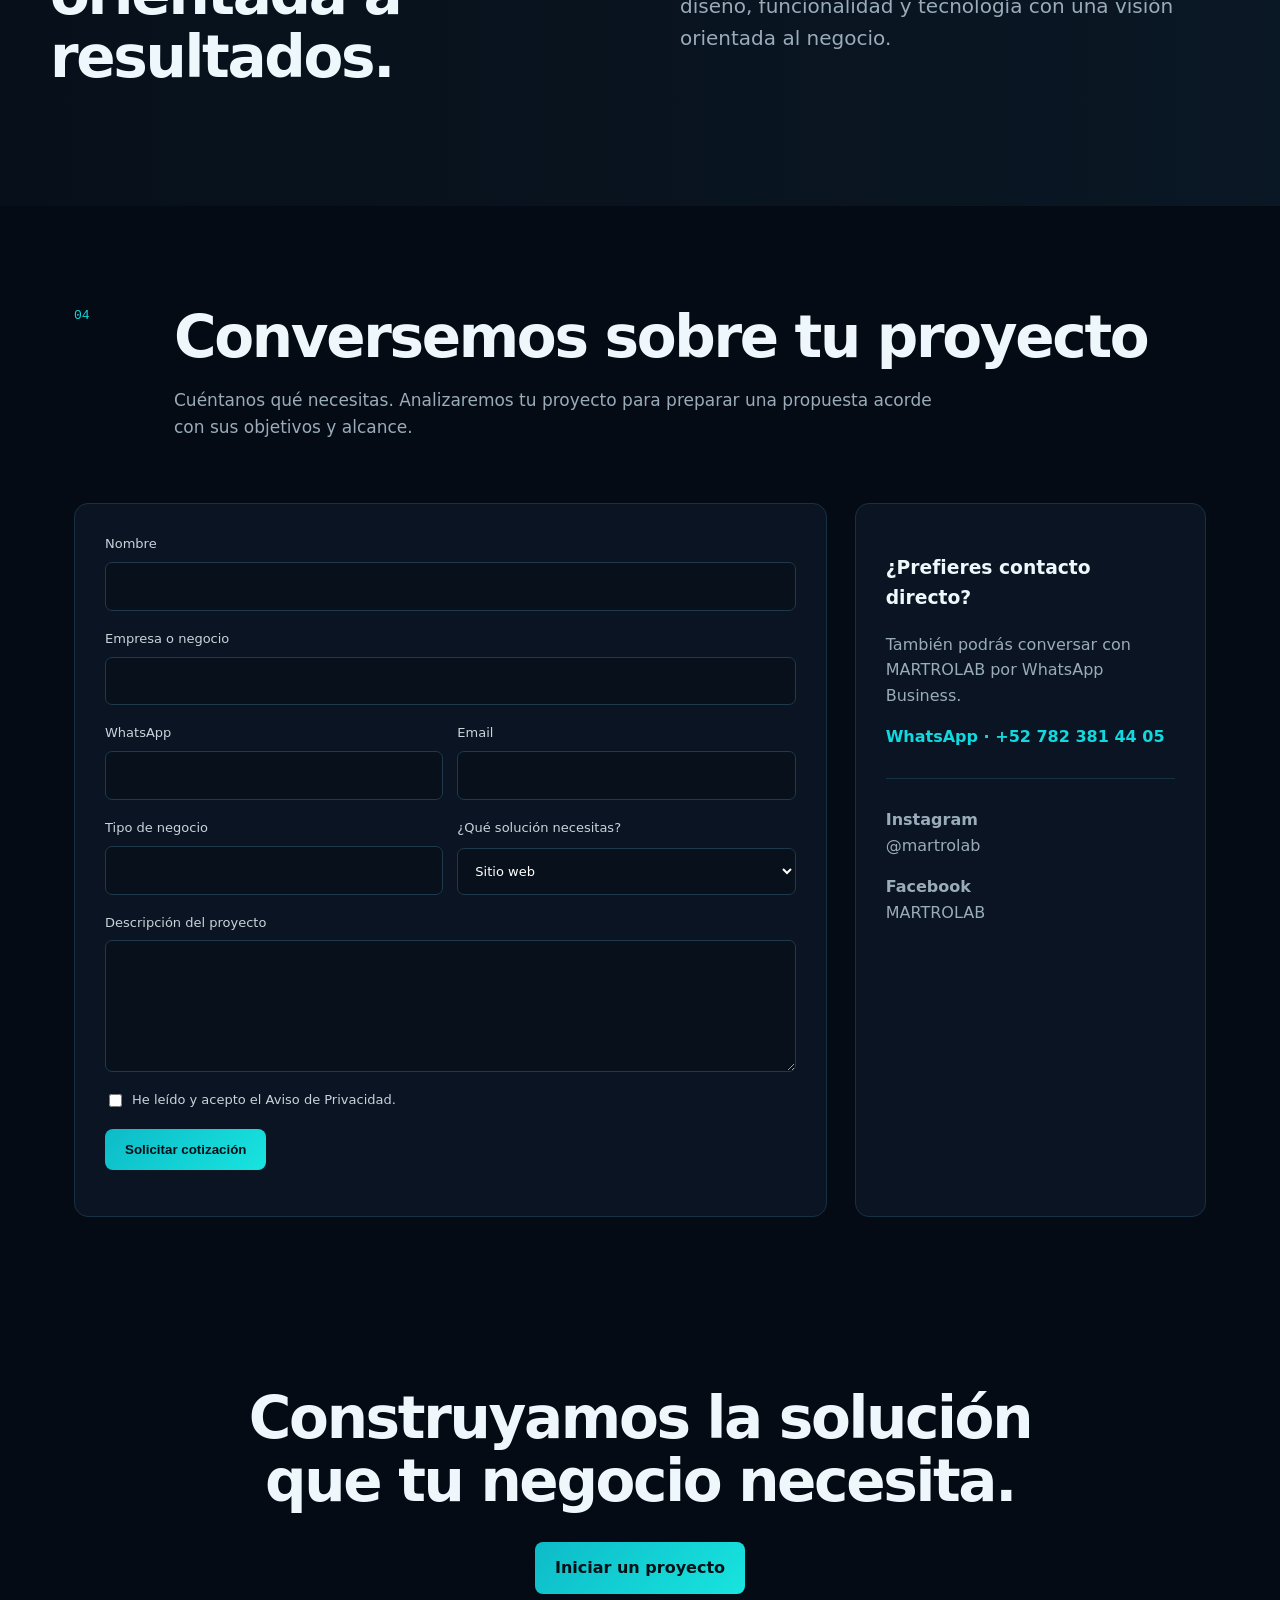
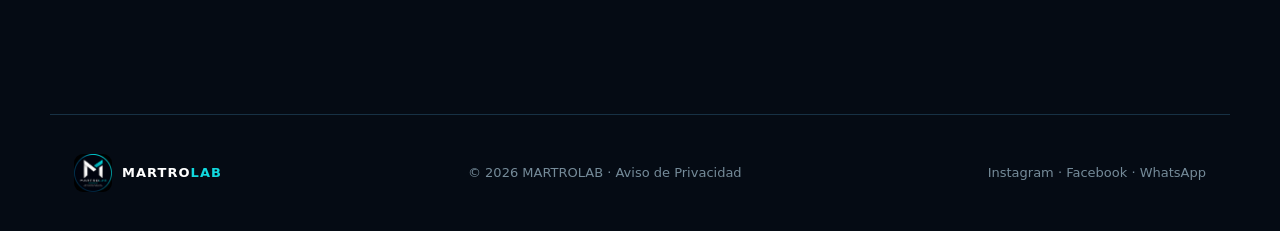
==== commit 8d0d485b: "Edición de contacto y redes ML" ====
--- a/index.html
+++ b/index.html
@@ -20,6 +20,6 @@
 </div>
 </article></div></section>
 <section id="nosotros" class="about"><div><span>03</span><h2 data-i18n="aboutTitle">Tecnología orientada a resultados.</h2></div><p data-i18n="aboutText">MARTROLAB desarrolla soluciones digitales adaptadas a las necesidades de cada proyecto, integrando diseño, funcionalidad y tecnología con una visión orientada al negocio.</p></section>
-<section id="cotizar"><div class="section-head"><span>04</span><div><h2 data-i18n="quoteTitle">Conversemos sobre tu proyecto</h2><p data-i18n="quoteIntro">Cuéntanos qué necesitas. Analizaremos tu proyecto para preparar una propuesta acorde con sus objetivos y alcance.</p></div></div><div class="contact-grid"><form id="quoteForm"><label><span data-i18n="name">Nombre</span><input name="name" required></label><label><span data-i18n="business">Empresa o negocio</span><input name="business"></label><div class="two"><label>WhatsApp<input name="whatsapp" required></label><label>Email<input type="email" name="email" required></label></div><div class="two"><label><span data-i18n="sector">Tipo de negocio</span><input name="sector"></label><label><span data-i18n="need">¿Qué solución necesitas?</span><select name="solution"><option data-i18n="optWeb">Sitio web</option><option data-i18n="optApp">Aplicación</option><option data-i18n="optSystem">Sistema para mi negocio</option><option data-i18n="optCustom">Solución personalizada</option><option data-i18n="optUnsure">No estoy seguro</option></select></label></div><label><span data-i18n="description">Descripción del proyecto</span><textarea name="description" rows="5" required></textarea></label><label class="check"><input type="checkbox" required><span data-i18n="privacy">He leído y acepto el Aviso de Privacidad.</span></label><button class="btn" type="submit" data-i18n="send">Solicitar cotización</button><p id="formMsg" class="form-msg"></p></form><aside><h3 data-i18n="direct">¿Prefieres contacto directo?</h3><p data-i18n="directText">También podrás conversar con MARTROLAB por WhatsApp Business.</p><a class="ghost disabled" href="#"><span data-i18n="whatsappSoon">WhatsApp · Próximamente</span></a><hr><p><b>Instagram</b><br>@martrolab</p><p><b>Facebook</b><br>MARTROLAB</p></aside></div></section>
+<section id="cotizar"><div class="section-head"><span>04</span><div><h2 data-i18n="quoteTitle">Conversemos sobre tu proyecto</h2><p data-i18n="quoteIntro">Cuéntanos qué necesitas. Analizaremos tu proyecto para preparar una propuesta acorde con sus objetivos y alcance.</p></div></div><div class="contact-grid"><form id="quoteForm"><label><span data-i18n="name">Nombre</span><input name="name" required></label><label><span data-i18n="business">Empresa o negocio</span><input name="business"></label><div class="two"><label>WhatsApp<input name="whatsapp" required></label><label>Email<input type="email" name="email" required></label></div><div class="two"><label><span data-i18n="sector">Tipo de negocio</span><input name="sector"></label><label><span data-i18n="need">¿Qué solución necesitas?</span><select name="solution"><option data-i18n="optWeb">Sitio web</option><option data-i18n="optApp">Aplicación</option><option data-i18n="optSystem">Sistema para mi negocio</option><option data-i18n="optCustom">Solución personalizada</option><option data-i18n="optUnsure">No estoy seguro</option></select></label></div><label><span data-i18n="description">Descripción del proyecto</span><textarea name="description" rows="5" required></textarea></label><label class="check"><input type="checkbox" required><span data-i18n="privacy">He leído y acepto el Aviso de Privacidad.</span></label><button class="btn" type="submit" data-i18n="send">Solicitar cotización</button><p id="formMsg" class="form-msg"></p></form><aside><h3 data-i18n="direct">¿Prefieres contacto directo?</h3><p data-i18n="directText">También podrás conversar con MARTROLAB por WhatsApp Business.</p><a class="ghost contact-link" href="https://wa.me/527823814405?text=Hola%20MartroLab,%20me%20interesa%20conocer%20sus%20servicios." target="_blank" rel="noopener noreferrer">WhatsApp · +52 782 381 44 05</a><hr><p><b>Instagram</b><br><a class="contact-social" href="https://www.instagram.com/martrolab/" target="_blank" rel="noopener noreferrer">@martrolab</a></p><p><b>Facebook</b><br><a class="contact-social" href="https://www.facebook.com/share/1DWdt7jscD/?mibextid=wwXIfr" target="_blank" rel="noopener noreferrer">MARTROLAB</a></p></aside></div></section>
 <section id="contacto" class="cta"><h2 data-i18n="cta">Construyamos la solución que tu negocio necesita.</h2><a class="btn" href="#cotizar" data-i18n="start">Iniciar un proyecto</a></section></main>
-<footer><div class="brand"><img src="assets/martrolab-icon.png" alt=""><span>MARTRO<b>LAB</b></span></div><p>© 2026 MARTROLAB · <a href="privacy.html" data-i18n="privacyLink">Aviso de Privacidad</a></p><p>Instagram · Facebook</p></footer><script src="script.js"></script></body></html>
+<footer><div class="brand"><img src="assets/martrolab-icon.png" alt=""><span>MARTRO<b>LAB</b></span></div><p>© 2026 MARTROLAB · <a href="privacy.html" data-i18n="privacyLink">Aviso de Privacidad</a></p><p><a class="footer-social" href="https://www.instagram.com/martrolab/" target="_blank" rel="noopener noreferrer">Instagram</a> · <a class="footer-social" href="https://www.facebook.com/share/1DWdt7jscD/?mibextid=wwXIfr" target="_blank" rel="noopener noreferrer">Facebook</a> · <a class="footer-social" href="https://wa.me/527823814405?text=Hola%20MartroLab,%20me%20interesa%20conocer%20sus%20servicios." target="_blank" rel="noopener noreferrer">WhatsApp</a></p></footer><script src="script.js"></script></body></html>
--- a/styles.css
+++ b/styles.css
@@ -14,3 +14,7 @@
 .english-home-logo-card{width:100%;max-width:300px;aspect-ratio:4/5;border-radius:22px;overflow:hidden;background:#f7f5ef;box-shadow:0 22px 55px rgba(0,0,0,.20);display:grid;place-items:center;border:6px solid rgba(255,255,255,.9)}
 .english-home-logo-card img{width:100%;height:100%;object-fit:cover;display:block}
 @media(max-width:560px){.english-home-logo-card{max-width:250px}}
+
+.contact-link{display:inline-block}
+.contact-social,.footer-social{color:inherit;text-decoration:none;transition:color .2s ease}
+.contact-social:hover,.footer-social:hover{color:#11d9df}
